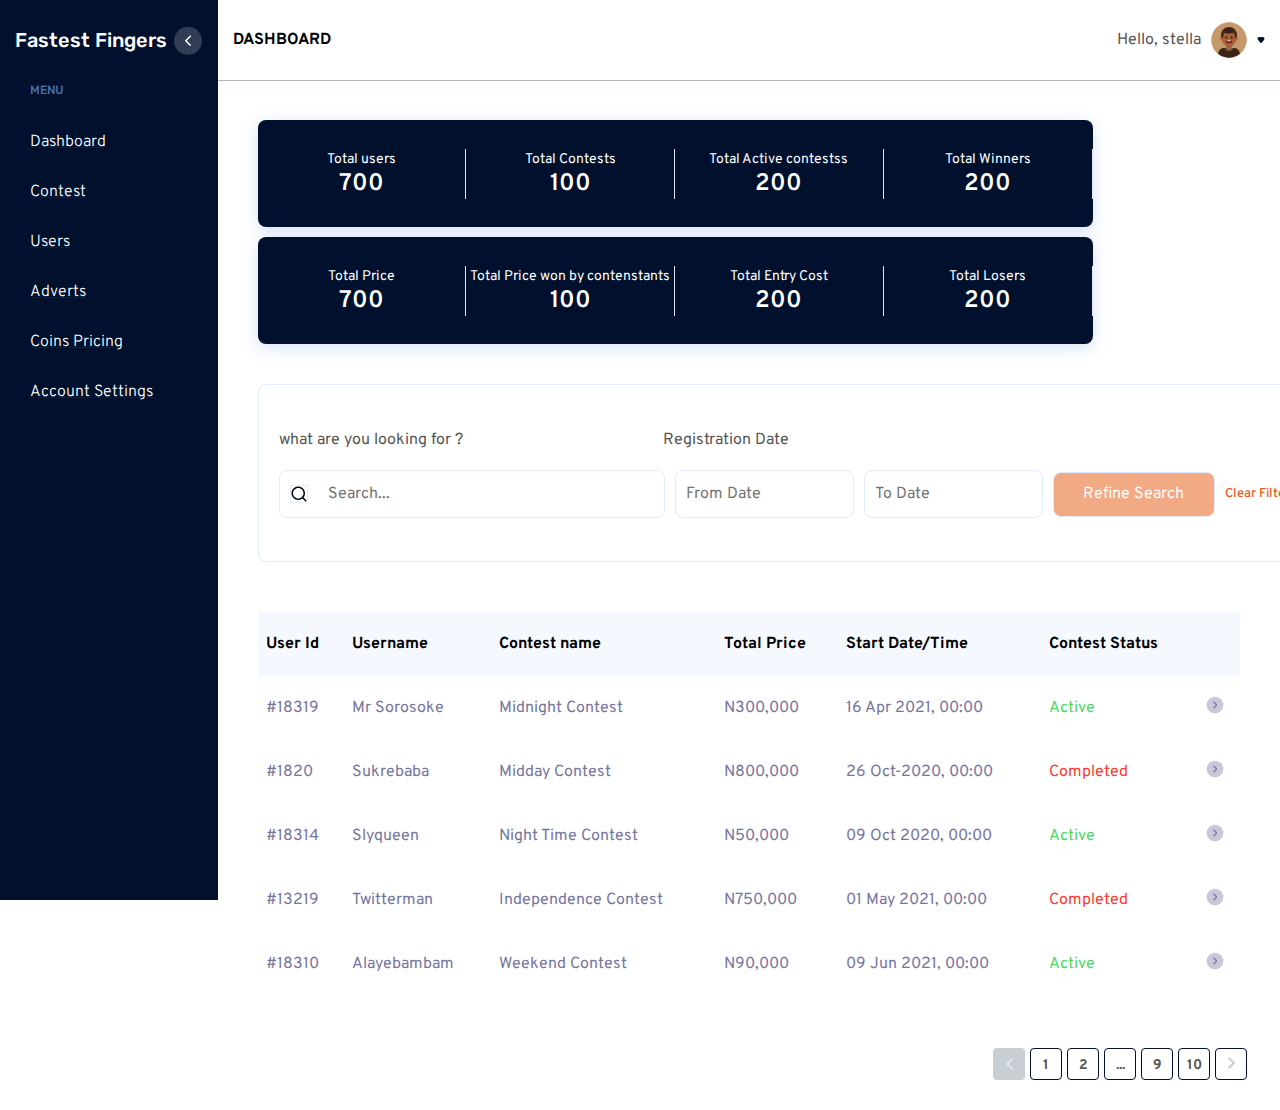
==== index.html @ c45451cc "changes with nav" ====
<!DOCTYPE html>
<html lang="en">
	<head>
		<meta charset="UTF-8" />
		<meta http-equiv="X-UA-Compatible" content="IE=edge" />
		<meta name="viewport" content="width=device-width, initial-scale=1.0" />
		<title>Document</title>
		<link rel="stylesheet" href="dashboard.css" />
	</head>
	<body>
		<div class="page">
			<div id="Container" class="container">
				<div class="fixed-nav">
					<div class="navbar">
						<div class="page-title">
							<h1>DASHBOARD</h1>
						</div>
						<div class="user-ctn">
							<p>Hello, stella</p>
							<img src="icons/image 1.svg" />
							<img
								onclick="openNav()"
								src="icons/Arrow - Down 2.svg"
							/>
						</div>
					</div>
				</div>
				<div class="inner-ctn">
					<div class="recta-div">
						<div class="text-flex">
							<div class="textdiv">
								<p>Total users</p>
								<h2>700</h2>
							</div>
							<div class="textdiv">
								<p>Total Contests</p>
								<h2>100</h2>
							</div>
							<div class="textdiv">
								<p>Total Active contestss</p>
								<h2>200</h2>
							</div>
							<div class="textdiv">
								<p>Total Winners</p>
								<h2>200</h2>
							</div>
						</div>
					</div>
					<div class="recta-div">
						<div class="text-flex">
							<div class="textdiv">
								<p>Total Price</p>
								<h2>700</h2>
							</div>
							<div class="textdiv">
								<p>Total Price won by contenstants</p>
								<h2>100</h2>
							</div>
							<div class="textdiv">
								<p>Total Entry Cost</p>
								<h2>200</h2>
							</div>
							<div class="textdiv">
								<p>Total Losers</p>
								<h2>200</h2>
							</div>
						</div>
					</div>
					<div class="second-rec">
						<form>
							<div class="text-wrapper">
								<p>what are you looking for ?</p>
								<p>Registration Date</p>
							</div>
							<div class="input-div">
								<div class="search-div">
									<img
										class="search-img"
										src="icons/search.svg"
										width="18px"
										height="18px"
									/>
									<input
										type="search"
										class="search"
										placeholder="Search..."
									/>
								</div>
								<input
									placeholder="From Date"
									class="date"
									type="text"
									onfocus="(this.type='date')"
									id="date"
								/>
								<input
									placeholder="To Date "
									class="date"
									type="text"
									onfocus="(this.type='date')"
									id="date"
								/>
								<button class="refine-search">
									Refine Search
								</button>
								<p class="clear">Clear Filters</p>
							</div>
						</form>
					</div>
					<div class="big-rec">
						<table>
							<tr>
								<th>User Id</th>
								<th>Username</th>
								<th>Contest name</th>
								<th>Total Price</th>
								<th>Start Date/Time</th>
								<th>Contest Status</th>
								<th></th>
							</tr>
							<tr>
								<td>#18319</td>
								<td>Mr Sorosoke</td>
								<td>Midnight Contest</td>
								<td>N300,000</td>
								<td>16 Apr 2021, 00:00</td>
								<td class="active">Active</td>
								<td>
									<a href="dashboard2.html"
										><img
											src="icons/Arrow - Right Circle.svg"
									/></a>
								</td>
							</tr>
							<tr>
								<td>#1820</td>
								<td>Sukrebaba</td>
								<td>Midday Contest</td>
								<td>N800,000</td>
								<td>26 Oct-2020, 00:00</td>
								<td class="completed">Completed</td>
								<td>
									<img src="icons/Arrow - Right Circle.svg" />
								</td>
							</tr>
							<tr>
								<td>#18314</td>
								<td>Slyqueen</td>
								<td>Night Time Contest</td>
								<td>N50,000</td>
								<td>09 Oct 2020, 00:00</td>
								<td class="active">Active</td>
								<td>
									<img src="icons/Arrow - Right Circle.svg" />
								</td>
							</tr>
							<tr>
								<td>#13219</td>
								<td>Twitterman</td>
								<td>Independence Contest</td>
								<td>N750,000</td>
								<td>01 May 2021, 00:00</td>
								<td class="completed">Completed</td>
								<td>
									<img src="icons/Arrow - Right Circle.svg" />
								</td>
							</tr>
							<tr>
								<td>#18310</td>
								<td>Alayebambam</td>
								<td>Weekend Contest</td>
								<td>N90,000</td>
								<td>09 Jun 2021, 00:00</td>
								<td class="active">Active</td>
								<td>
									<img src="icons/Arrow - Right Circle.svg" />
								</td>
							</tr>
						</table>
					</div>
				</div>

				<div class="page-ctn">
					<img src="icons/disabled.svg" width="32px" height="32px" />
					<div class="box">
						<p>1</p>
					</div>
					<div class="box">
						<p>2</p>
					</div>
					<div class="box">
						<p>...</p>
					</div>
					<div class="box">
						<p>9</p>
					</div>
					<div class="box">
						<p>10</p>
					</div>
					<div class="box">
						<img class="box-img" src="Vector.svg" />
					</div>
				</div>
			</div>
			<div id="Sidenav" class="side-nav">
				<div class="logo-ctn">
					<p class="logo-name">Fastest Fingers</p>
					<img
						class="close"
						onclick="closeNav()"
						src="icons/Collapse.svg"
					/>
				</div>
				<div class="menu-ctn">
					<p class="menu-title">MENU</p>
					<ul class="menus">
						<a href="/"
							><li class="menu-items" href="dashboard2.html">
								Dashboard
							</li></a
						>
						<a href="contest.html"
							><li class="menu-items">Contest</li></a
						>
						<a href="users.html"
							><li class="menu-items">Users</li></a
						>
						<a href="Adverts.html"
							><li class="menu-items">Adverts</li></a
						>
						<a href="coinspricing.html"
							><li class="menu-items">Coins Pricing </li></a
						>
						<a href="accountsettings.html"
							><li class="menu-items">Account Settings</li></a
						>
					</ul>
				</div>
			</div>
		</div>
		<!-- </div> -->
		<script src="script.js"></script>
	</body>
</html>
---- dashboard.css ----
@import url("https://fonts.googleapis.com/css2?family=Overpass:wght@100;300;400;500;600;700;800;900&display=swap");
@import url("https://fonts.googleapis.com/css2?family=Rubik:wght@400;500;600;700&display=swap");

* {
	font-family: "Overpass", sans-serif;
	font-size: 16px;
	padding: 0;
	margin: 0;
}
/* .fixed-nav {
	posi
	
} */
.navbar {
	top: 0;
	position: fixed;
	height: 80px;
	display: flex;
	justify-content: space-between;
	align-items: center;
	padding: 0 15px;
	width: 83%;
	background-color: white;
	border-bottom: 1px solid #00102d4e;
	
	
}
.container {
	margin-left: 17%;
	width: 83%;
}

.user-ctn {
	display: flex;
	gap: 7px;
	align-items: center;
	margin-right: 30px;
}

/* nav ul {
	display: inline-block;
	list-style: none;
	margin-right: 0px;
	overflow: hidden;

	position: relative;
	text-align: right;
} */

p {
	display: inline-block;
	text-decoration: none;
	color: #555;
	cursor: pointer;
}
/*----------------------Total div---------------------------------*/

.inner-ctn {
	padding: 0 40px;
	margin-top: 120px;
}
.textdiv {
	border-right: 1px solid#E2E2EA;
	text-align: center;
	width: 237.5px;
}
.small-rec {
	text-align: center;
}
.textdiv p {
	color: white;
	font-size: 14px;
	font-weight: 400;
	line-height: 17.72px;
}
.textdiv h2 {
	color: white;
	font-size: 24px;
	font-weight: 600;
}
.text-flex {
	display: flex;
	align-items: center;
	width: 85%;
	height: 107px;
	background: #00102d;
	margin-top: 10px;
	border-radius: 8px;
	box-shadow: 0px 4px 16px rgba(189, 205, 236, 0.6);
}
/*---------------------------second-rec------------------------------------*/

.second-rec {
	width: 1092px;
	height: 176px;
	background-color: white;
	background: #ffffff;
	border: 1px solid #e1edfe;
	border-radius: 8px;
	margin-top: 40px;
	margin-bottom: 50px;
	align-items: center;
}
form {
	padding-top: 25px;
}
.text-wrapper {
	display: flex;
	margin: 20px;
	margin-bottom: 20px;
	font-weight: 400;
	font-size: 15px;
}
.text-wrapper p {
	margin-right: 200px;
}
.input-div {
	display: flex;
	margin-left: 20px;
	width: 100%;
	align-items: center;
}
.search-div{
	width: 384px;
	height: 46px;
	display: flex;
	border: 1px solid #e1edfe;
	border-radius: 8px;
	align-items: center;
}
.search {
	width: 384px;
	height: 46px;
	border: 1px solid #e1edfe;
	border-radius: 8px;
	padding-left: 20px;
	border: none;
}
.search-img{
	padding-left: 10px;
}
.date {
	width: 167px;
	height: 46px;
	margin-left: 10px;
	border: 1px solid #e1edfe;
	border-radius: 8px;
	padding-left: 10px;
}
.refine-search {
	width: 162.42px;
	height: 45px;
	margin-left: 10px;
	background-color: #f1aa83;
	color: white;
	border-color: rgb(238, 88, 33);
	cursor: pointer;
	border: 1px solid #e1edfe;
	border-radius: 8px;
}
.clear {
	color: rgb(238, 88, 33);
	margin-left: 10px;
	cursor: pointer;
	font-weight: 500;
	font-size: 13px;
}
/*-------------------------big rec---------------------------------*/
.big-rec {
	width:  1092p;
	height: 402px;
	border-radius: 8px;
}
table {
	border-collapse: collapse;
	width: 100%;
}
tr {
	height: 64px;
}
th {
	text-align: left;
	padding: 8px;
	background: #f5f8ff;
	font-family: "Overpass";
	font-style: normal;
	font-weight: 700;
	font-size: 16px;
	line-height: 20px;
	margin: 50px;
}
td {
	text-align: left;
	padding: 8px;
	font-family: "Overpass";
	font-style: normal;
	font-weight: 400;
	font-size: 16px;
	line-height: 20.26px;
	align-items: center;
	margin: 50px;
	color: #75759E;
}
.active {
	color: #4CD964;
}
.completed {
	color: #FF3B30;
}
.arrow {
	border-radius: 50%;
	border-color: #555;
}
/*-----------------------------side-nav---------------------*/
.logo-ctn {
	display: flex;
	justify-content: center;
	align-items: center;
	gap: 7px;
	height: 80px;
}

.logo-name {
	font-family: "Rubik", sans-serif;
	font-weight: 500;
	color: #fff;
	font-size: 20px;
}
.side-nav {
	position: fixed;
	width: 17%;
	height: 100vh;
	left: 0px;
	top: 0px;
	background: #00102d;
}

.menu-title {
	font-family: "Rubik", sans-serif;
	font-size: 12px;
	font-weight: 500;
	margin-bottom: 20px;
	color: #476da5;
	padding-left: 30px;
}

.menu-items {
	font-weight: 300;
	list-style: none;
	padding: 15px 0;
	padding-left: 30px;
	color: #fff;
}

.menu-items:hover {
	color: #f1aa83;
	cursor: pointer;
	background-color: #f1aa8323;
	border-left: 4px solid #f1aa83;
}
.sid-rec {
	width: 100%;
	height: 42px;
}
.side-nav h1 {
	color: white;
	font-family: "Rubik";
	font-style: normal;
	font-weight: 500;
	font-size: 20px;
	line-height: 24px;
	display: flex;
	text-align: center;
	align-items: center;
}
/*--------------------------page-ctn-----------------------------------*/

.page-ctn {
	align-items: center;
	display: flex;
	margin-left: 73%;
	margin-top: 34px;
	margin-bottom: 30px;
}
.box {
	width: 32px;
	height: 32px;
    border-radius: 4px;
	background: #FFFFFF;
	border: 1px solid #00102D;
	box-sizing: border-box;
	margin-left: 5px;
	text-align: center;
}
 .box p {
	font-family: 'Overpass';
	font-style: normal;
	font-weight: 700;
	font-size: 14px;
	text-align: center;
	padding-top: 8px;
	
}
.box-img {
	padding-top: 8px;
}
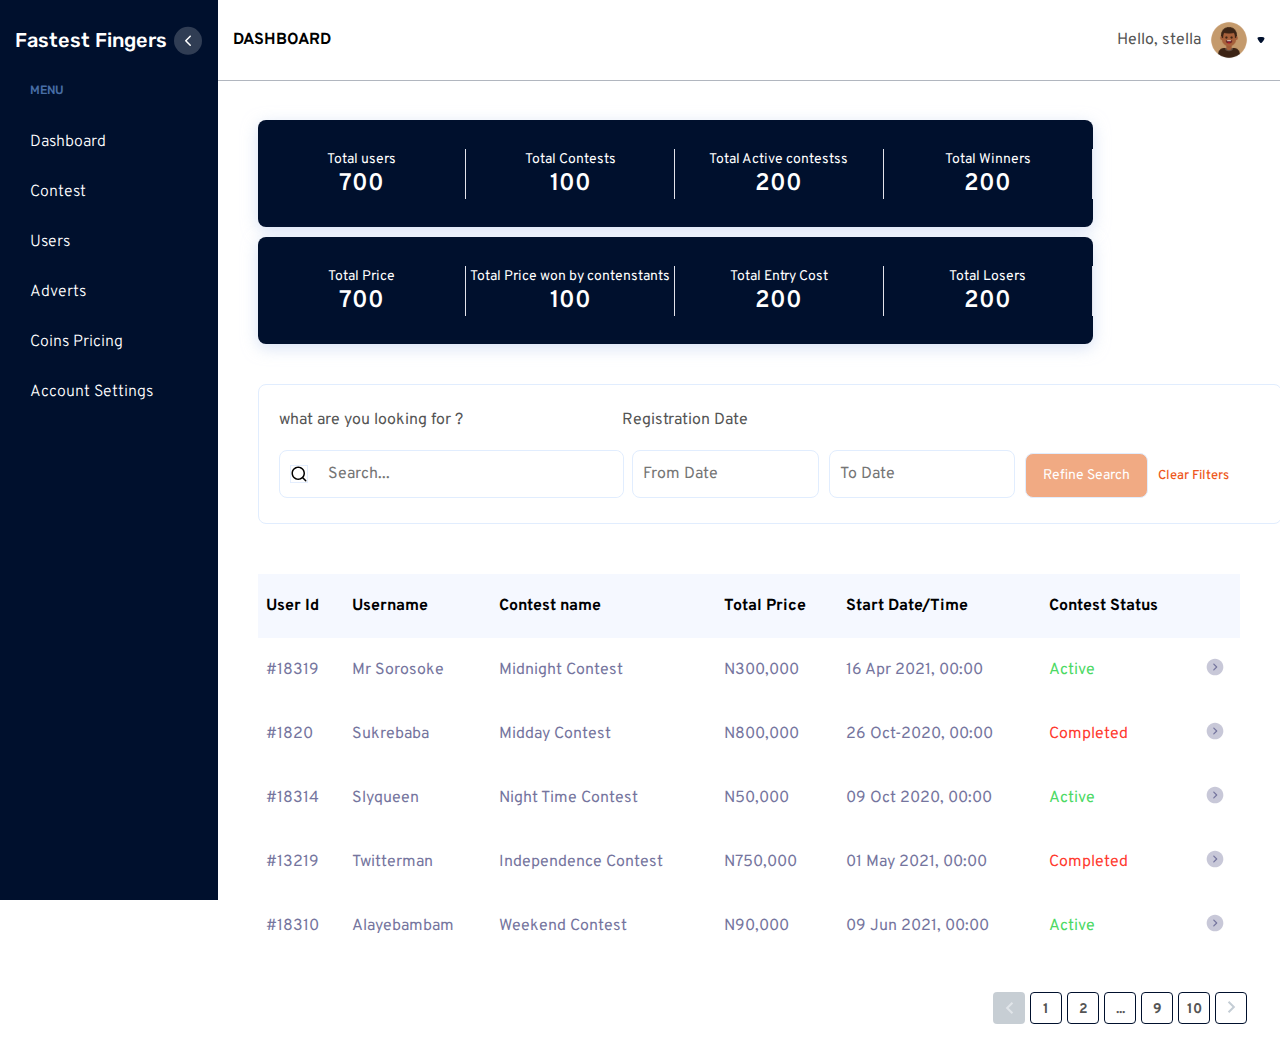
==== commit 1faddb00: "media query changes" ====
--- a/index.html
+++ b/index.html
@@ -23,6 +23,7 @@
 								src="icons/Arrow - Down 2.svg"
 							/>
 						</div>
+						<img class="menu-icon" src="icons/menu icon.png" />
 					</div>
 				</div>
 				<div class="inner-ctn">
@@ -44,6 +45,25 @@
 								<p>Total Winners</p>
 								<h2>200</h2>
 							</div>
+							<div class="arrow">
+								<svg
+									width="30"
+									height="30"
+									viewBox="0 0 18 18"
+									fill="none"
+									xmlns="http://www.w3.org/2000/svg"
+								>
+									<path
+										opacity="0.4"
+										d="M8.99984 0.666494C13.5957 0.666494 17.3332 4.40483 17.3332 8.99983C17.3332 13.5948 13.5957 17.3332 8.99984 17.3332C4.40484 17.3332 0.666504 13.5948 0.666504 8.99983C0.666504 4.40483 4.40484 0.666494 8.99984 0.666494Z"
+										fill="#75759E"
+									/>
+									<path
+										d="M7.79782 5.48256C7.95699 5.48256 8.11699 5.5434 8.23865 5.66506L11.1445 8.55673C11.262 8.67423 11.3278 8.8334 11.3278 9.00006C11.3278 9.1659 11.262 9.32506 11.1445 9.44256L8.23865 12.3359C7.99449 12.5792 7.59949 12.5792 7.35532 12.3342C7.11199 12.0892 7.11282 11.6934 7.35699 11.4501L9.81782 9.00006L7.35699 6.55006C7.11282 6.30673 7.11199 5.91173 7.35532 5.66673C7.47699 5.5434 7.63782 5.48256 7.79782 5.48256Z"
+										fill="#ffffff"
+									/>
+								</svg>
+							</div>
 						</div>
 					</div>
 					<div class="recta-div">
@@ -64,15 +84,31 @@
 								<p>Total Losers</p>
 								<h2>200</h2>
 							</div>
+							<div class="arrow">
+								<svg
+									width="30"
+									height="30"
+									viewBox="0 0 18 18"
+									fill="none"
+									xmlns="http://www.w3.org/2000/svg"
+								>
+									<path
+										opacity="0.4"
+										d="M8.99984 0.666494C13.5957 0.666494 17.3332 4.40483 17.3332 8.99983C17.3332 13.5948 13.5957 17.3332 8.99984 17.3332C4.40484 17.3332 0.666504 13.5948 0.666504 8.99983C0.666504 4.40483 4.40484 0.666494 8.99984 0.666494Z"
+										fill="#75759E"
+									/>
+									<path
+										d="M7.79782 5.48256C7.95699 5.48256 8.11699 5.5434 8.23865 5.66506L11.1445 8.55673C11.262 8.67423 11.3278 8.8334 11.3278 9.00006C11.3278 9.1659 11.262 9.32506 11.1445 9.44256L8.23865 12.3359C7.99449 12.5792 7.59949 12.5792 7.35532 12.3342C7.11199 12.0892 7.11282 11.6934 7.35699 11.4501L9.81782 9.00006L7.35699 6.55006C7.11282 6.30673 7.11199 5.91173 7.35532 5.66673C7.47699 5.5434 7.63782 5.48256 7.79782 5.48256Z"
+										fill="#ffffff"
+									/>
+								</svg>
+							</div>
 						</div>
 					</div>
 					<div class="second-rec">
-						<form>
-							<div class="text-wrapper">
+						<div class="input-div">
+							<div class="search_section">
 								<p>what are you looking for ?</p>
-								<p>Registration Date</p>
-							</div>
-							<div class="input-div">
 								<div class="search-div">
 									<img
 										class="search-img"
@@ -86,26 +122,33 @@
 										placeholder="Search..."
 									/>
 								</div>
-								<input
-									placeholder="From Date"
-									class="date"
-									type="text"
-									onfocus="(this.type='date')"
-									id="date"
-								/>
-								<input
-									placeholder="To Date "
-									class="date"
-									type="text"
-									onfocus="(this.type='date')"
-									id="date"
-								/>
+							</div>
+							<div class="date_section">
+								<p>Registration Date</p>
+								<div class="date_ctn">
+									<input
+										placeholder="From Date"
+										class="date"
+										type="text"
+										onfocus="(this.type='date')"
+										id="date"
+									/>
+									<input
+										placeholder="To Date "
+										class="date"
+										type="text"
+										onfocus="(this.type='date')"
+										id="date"
+									/>
+								</div>
+							</div>
+							<div class="input_btn">
 								<button class="refine-search">
 									Refine Search
 								</button>
 								<p class="clear">Clear Filters</p>
 							</div>
-						</form>
+						</div>
 					</div>
 					<div class="big-rec">
 						<table>
@@ -229,7 +272,7 @@
 							><li class="menu-items">Adverts</li></a
 						>
 						<a href="coinspricing.html"
-							><li class="menu-items">Coins Pricing </li></a
+							><li class="menu-items">Coins Pricing</li></a
 						>
 						<a href="accountsettings.html"
 							><li class="menu-items">Account Settings</li></a
--- a/dashboard.css
+++ b/dashboard.css
@@ -22,8 +22,6 @@
 	width: 83%;
 	background-color: white;
 	border-bottom: 1px solid #00102d4e;
-	
-	
 }
 .container {
 	margin-left: 17%;
@@ -35,6 +33,10 @@
 	gap: 7px;
 	align-items: center;
 	margin-right: 30px;
+}
+.menu-icon {
+	width: 24px;
+	display: none;
 }
 
 /* nav ul {
@@ -91,8 +93,7 @@
 /*---------------------------second-rec------------------------------------*/
 
 .second-rec {
-	width: 1092px;
-	height: 176px;
+	width: 100%;
 	background-color: white;
 	background: #ffffff;
 	border: 1px solid #e1edfe;
@@ -100,28 +101,22 @@
 	margin-top: 40px;
 	margin-bottom: 50px;
 	align-items: center;
-}
-form {
-	padding-top: 25px;
-}
-.text-wrapper {
-	display: flex;
-	margin: 20px;
+	padding: 25px 20px;
+}
+.search_section p,
+.date_section p {
 	margin-bottom: 20px;
-	font-weight: 400;
-	font-size: 15px;
-}
-.text-wrapper p {
-	margin-right: 200px;
 }
 .input-div {
 	display: flex;
-	margin-left: 20px;
-	width: 100%;
-	align-items: center;
-}
-.search-div{
-	width: 384px;
+	align-items: flex-end;
+	width: 100%;
+}
+.search_section {
+	width: 35%;
+}
+.search-div {
+	width: 100%;
 	height: 46px;
 	display: flex;
 	border: 1px solid #e1edfe;
@@ -129,27 +124,41 @@
 	align-items: center;
 }
 .search {
-	width: 384px;
+	outline: none;
+	width: 100%;
 	height: 46px;
 	border: 1px solid #e1edfe;
 	border-radius: 8px;
 	padding-left: 20px;
 	border: none;
 }
-.search-img{
+.search-img {
 	padding-left: 10px;
 }
+.date_section {
+	width: 40%;
+}
+.date_ctn {
+	width: 100%;
+	display: flex;
+}
 .date {
-	width: 167px;
+	width: 50%;
 	height: 46px;
 	margin-left: 10px;
 	border: 1px solid #e1edfe;
 	border-radius: 8px;
 	padding-left: 10px;
 }
+.input_btn {
+	display: flex;
+	align-items: center;
+	width: 25%;
+}
 .refine-search {
-	width: 162.42px;
+	width: 50%;
 	height: 45px;
+	font-size: 14px;
 	margin-left: 10px;
 	background-color: #f1aa83;
 	color: white;
@@ -167,8 +176,8 @@
 }
 /*-------------------------big rec---------------------------------*/
 .big-rec {
-	width:  1092p;
-	height: 402px;
+	width: 1092p;
+	height: fit-content;
 	border-radius: 8px;
 }
 table {
@@ -199,19 +208,34 @@
 	line-height: 20.26px;
 	align-items: center;
 	margin: 50px;
-	color: #75759E;
+	color: #75759e;
 }
 .active {
-	color: #4CD964;
+	color: #4cd964;
 }
 .completed {
-	color: #FF3B30;
+	color: #ff3b30;
 }
 .arrow {
 	border-radius: 50%;
 	border-color: #555;
 }
 /*-----------------------------side-nav---------------------*/
+a:link {
+	text-decoration: none;
+}
+
+a:visited {
+	text-decoration: none;
+}
+
+a:hover {
+	text-decoration: none;
+}
+
+a:active {
+	text-decoration: none;
+}
 .logo-ctn {
 	display: flex;
 	justify-content: center;
@@ -285,22 +309,125 @@
 .box {
 	width: 32px;
 	height: 32px;
-    border-radius: 4px;
-	background: #FFFFFF;
-	border: 1px solid #00102D;
+	border-radius: 4px;
+	background: #ffffff;
+	border: 1px solid #00102d;
 	box-sizing: border-box;
 	margin-left: 5px;
 	text-align: center;
 }
- .box p {
-	font-family: 'Overpass';
+.box p {
+	font-family: "Overpass";
 	font-style: normal;
 	font-weight: 700;
 	font-size: 14px;
 	text-align: center;
 	padding-top: 8px;
-	
 }
 .box-img {
 	padding-top: 8px;
+}
+
+.arrow {
+	display: none;
+}
+/*------------------------menu icons -----------------------*/
+
+/*------------------------media query section -------------------------*/
+@media screen and (max-width: 480px)  {
+	
+	.container {
+		width: 100%;
+		margin: 0px;
+		height: fit-content;
+	}
+	.menu-icon {
+		display: block;
+	}
+	.page-ctn {
+		width: 100%;
+		margin-left: 0 	;
+
+		align-items: flex-end;
+	}
+	.user-ctn {
+		display: none;
+	}
+	.navbar {
+		width: 95%;
+		justify-content: space-between;
+		margin: 0px;
+		display: flex;
+		gap: 150px;
+		align-items: center;
+		z-index: 20;
+	}
+	.form {
+		width: 100%;
+		margin: 0px;
+	}
+	.text-wrapper {
+		width: 100%;
+		flex-direction: column;
+	}
+	.recta-div {
+		width: 100%;
+		overflow: auto;
+	}
+	.input-div {
+		width: 100%;
+		flex-direction: column;
+		align-items: flex-start;
+	}
+	.search_section {
+		margin-top: 15px;
+		width: 100%;
+	}
+	.date_section {
+		margin-top: 15px;
+		width: 100%;
+	}
+	.input_btn {
+		margin-top: 15px;
+		width: 100%;
+	}
+	.inner-ctn {
+		width: 100%;
+		padding: 0px;
+		margin: 10px;
+		margin-top: 120px;
+	}
+	.second-rec {
+		flex-direction: column;
+		width: 85%;
+	}
+	.text-flex {
+		width: fit-content;
+	}
+
+	.textdiv {
+		width: 90vw;
+	}
+
+	.arrow {
+		display: block;
+		position: absolute;
+		left: 95%;
+	}
+
+	.big-rec {
+		width: 100%;
+		overflow-y: auto;
+	}
+	.side-nav {
+		display: none;
+	}
+	.search {
+		width: 80%;
+		flex-direction: column;
+	}
+
+	.search-div {
+		width: 100%;
+	}
 }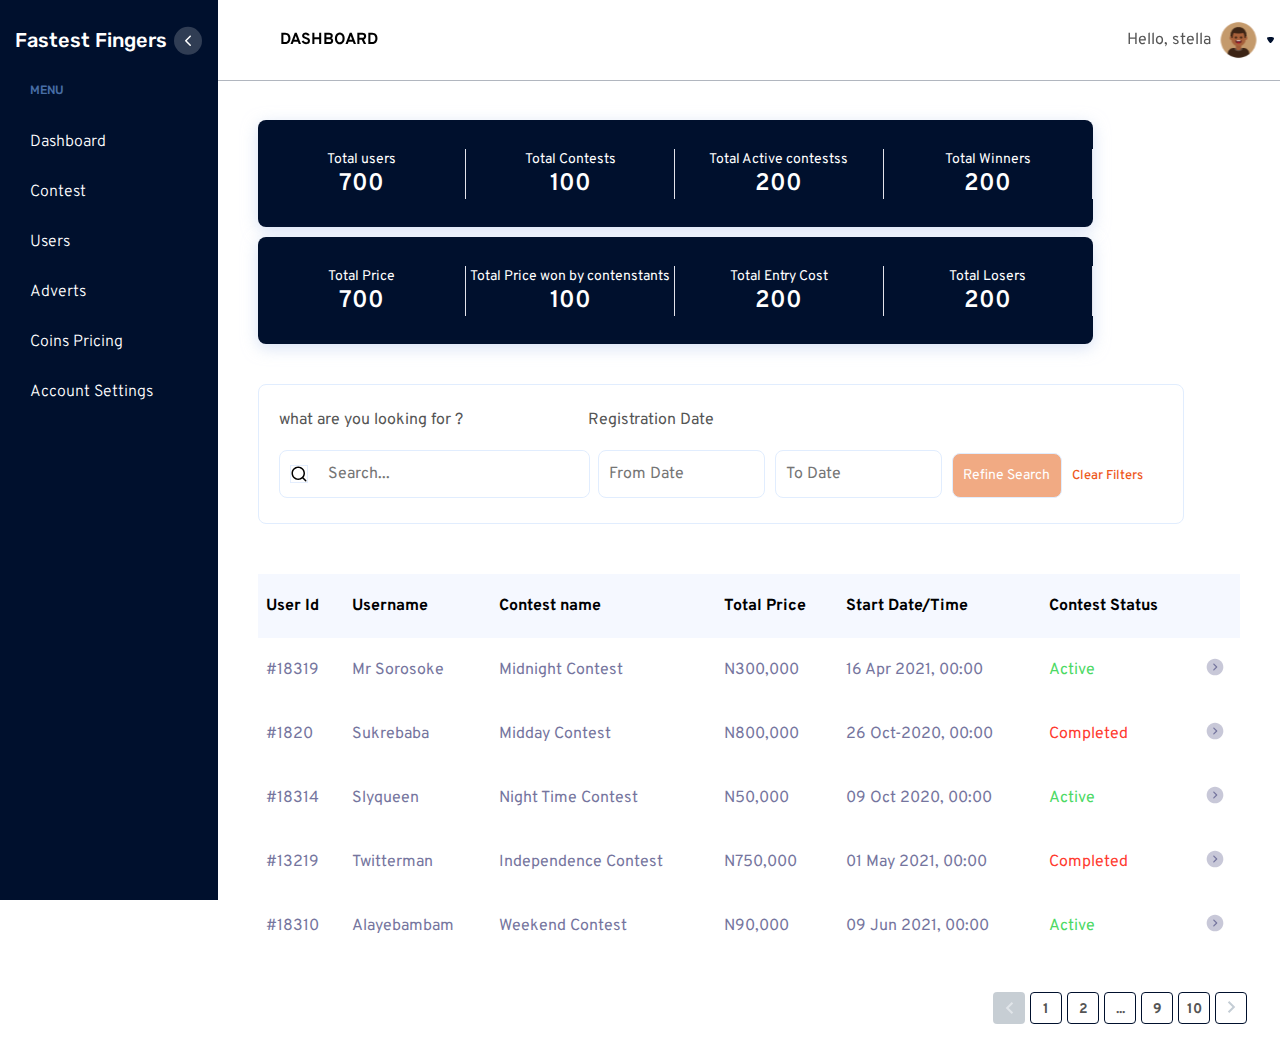
==== commit f9eca8ee: "table margins issue solved" ====
--- a/index.html
+++ b/index.html
@@ -18,12 +18,13 @@
 						<div class="user-ctn">
 							<p>Hello, stella</p>
 							<img src="icons/image 1.svg" />
-							<img
-								onclick="openNav()"
-								src="icons/Arrow - Down 2.svg"
-							/>
-						</div>
-						<img class="menu-icon" src="icons/menu icon.png" />
+							<img src="icons/Arrow - Down 2.svg" />
+						</div>
+						<img
+						onclick="menutoogle()"
+							class="menu-icon"
+							src="icons/menu icon.png"
+						/>
 					</div>
 				</div>
 				<div class="inner-ctn">
@@ -248,11 +249,7 @@
 			<div id="Sidenav" class="side-nav">
 				<div class="logo-ctn">
 					<p class="logo-name">Fastest Fingers</p>
-					<img
-						class="close"
-						onclick="closeNav()"
-						src="icons/Collapse.svg"
-					/>
+					<img class="close" src="icons/Collapse.svg" />
 				</div>
 				<div class="menu-ctn">
 					<p class="menu-title">MENU</p>
@@ -281,7 +278,25 @@
 				</div>
 			</div>
 		</div>
+  <div href="javascript:void(0)" id="mySidenav" class="sidebar-bg" onclick="closeNav()">
+					<div class="sidenav-2">
+					 <a href="javascript:void(0)" class="closebtn" onclick="closeNav()"><img
+						class="close"
+						src="icons/Collapse.svg"
+					/><p class="back-white">Close</p></a>
+					<ul>
+ 						<a href="/"><li class="sec-">Dashboard</li>
+  						<a href="contest.html"><li class="sec-">Contest</li></a>
+ 						 <a href="users.html"><li class="sec-">Users</li></a>
+  						<a href="Adverts.html"><li class="sec-">Adverts</li></a>
+							<a href="coinspricing.html"><li class="sec-">Coins Pricing</li>
+						<a href="accountsettings.html"><li class="sec-">Account Settings</li></a>
+					</ul>
+				</div>
+  </div>
+
 		<!-- </div> -->
+		<script src="https://cdnjs.cloudflare.com/ajax/libs/gsap/3.4.0/gsap.min.js"></script>
 		<script src="script.js"></script>
 	</body>
 </html>
--- a/dashboard.css
+++ b/dashboard.css
@@ -93,7 +93,7 @@
 /*---------------------------second-rec------------------------------------*/
 
 .second-rec {
-	width: 100%;
+	width: 90%;
 	background-color: white;
 	background: #ffffff;
 	border: 1px solid #e1edfe;
@@ -143,6 +143,7 @@
 	display: flex;
 }
 .date {
+	outline: none;
 	width: 50%;
 	height: 46px;
 	margin-left: 10px;
@@ -176,7 +177,7 @@
 }
 /*-------------------------big rec---------------------------------*/
 .big-rec {
-	width: 1092p;
+	width: 100%;
 	height: fit-content;
 	border-radius: 8px;
 }
@@ -297,6 +298,8 @@
 	text-align: center;
 	align-items: center;
 }
+
+
 /*--------------------------page-ctn-----------------------------------*/
 
 .page-ctn {
@@ -332,10 +335,64 @@
 	display: none;
 }
 /*------------------------menu icons -----------------------*/
+.sidebar-bg {
+	width: 100%;
+	height: 100vh;
+	z-index: 150;
+	background-color: #00000065;
+	position: fixed;
+	top: 0;
+	left: 0;
+	display: none;
+}
+
+.sidenav {
+	height: 100vh;
+	width: 25%;
+	background-color: white;
+	padding-top: 20px;
+	transition: 0.10s;
+	/* z-index: 150; */
+	text-align: center;
+}
+.sidenav-2 {
+	background: #00102d;
+}
+.sidenav-2 li {
+	padding: 18px 13px;
+	border-bottom: 1px solid rgba(0, 0, 0, 0.171);
+	cursor: pointer;
+	margin: auto;
+	list-style: none;
+    color: #ffffff
+	
+}
+.sidenav-2 li a {
+	color: #ffffff
+}
+.sidenav-2 li a:hover {
+	color: red;
+	padding: 10px;
+}
+.sec- {
+	color: #f1aa83;
+	cursor: pointer;
+	background-color: #f1aa8323;
+	border-left: 4px solid #f1aa83;
+}
+.closebtn {
+	display: flex;
+	align-items: center;
+	padding-left: 10px;
+	gap: 20px;
+	margin-top: 10px;
+}
+.back-white {
+	color: white;
+}
 
 /*------------------------media query section -------------------------*/
-@media screen and (max-width: 480px)  {
-	
+@media screen and (max-width: 480px) {
 	.container {
 		width: 100%;
 		margin: 0px;
@@ -346,7 +403,7 @@
 	}
 	.page-ctn {
 		width: 100%;
-		margin-left: 0 	;
+		margin-left: 0;
 
 		align-items: flex-end;
 	}
@@ -358,7 +415,6 @@
 		justify-content: space-between;
 		margin: 0px;
 		display: flex;
-		gap: 150px;
 		align-items: center;
 		z-index: 20;
 	}
@@ -430,4 +486,12 @@
 	.search-div {
 		width: 100%;
 	}
-}+	.sidenav-2 {
+		padding-top: 15px;
+	}
+	.sidenav-2 a {
+		font-size: 18px;
+	}
+	
+}
+
